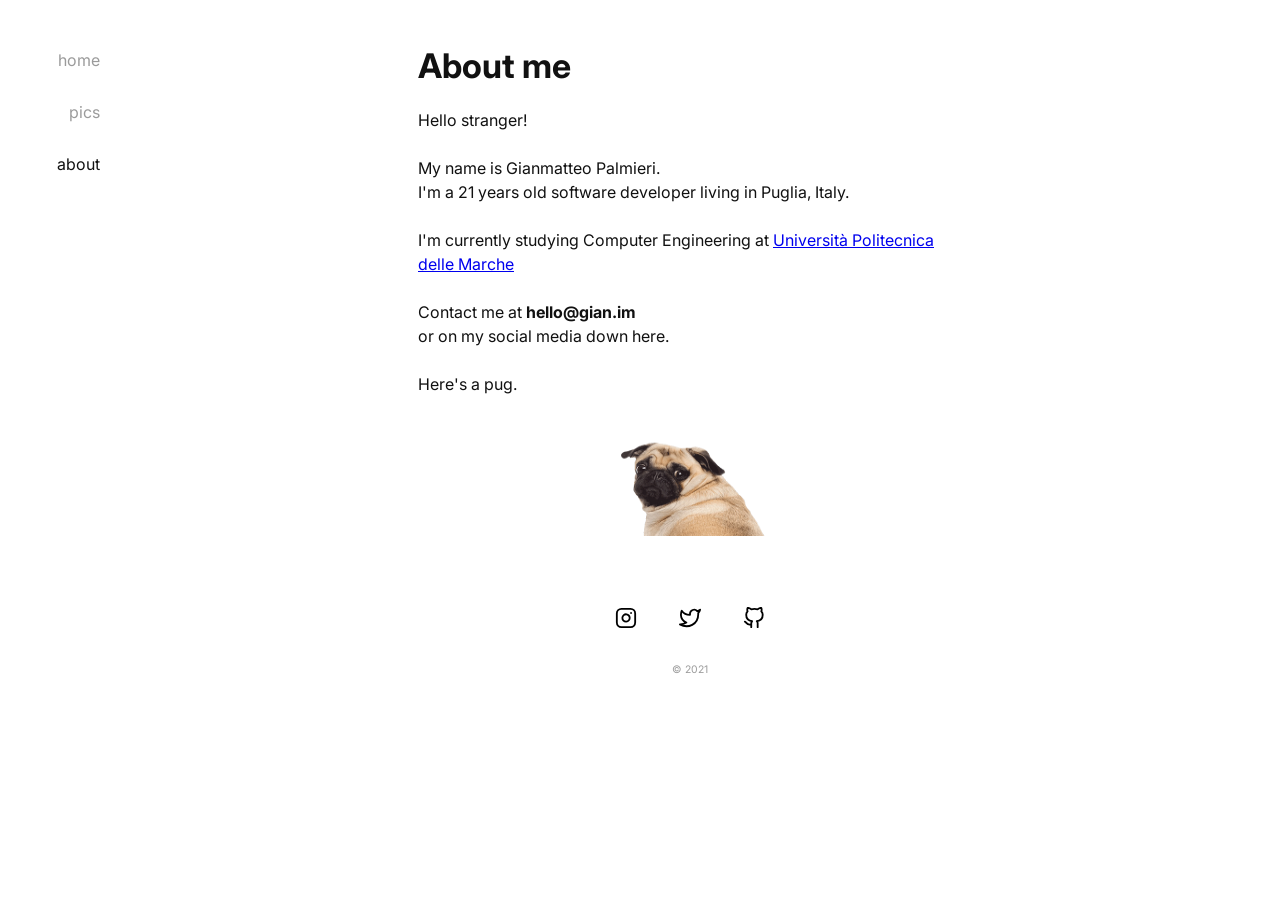
==== pages/about.html @ 4cd75cc1 "Update about.html" ====
<!DOCTYPE html>
<html lang="it-it">

<head>
    <meta content="text/html; charset=UTF-8">
    <meta name="viewport" content="width=device-width, initial-scale=1">

    <link rel="preconnect" href="https://fonts.gstatic.com">
    <link href="https://fonts.googleapis.com/css2?family=Inter:wght@100;200;300;400;500;600;700;800;900&display=swap"
        rel="stylesheet">

    <title>About | Gian</title>

    <link type="text/css" rel="stylesheet" href="../css/post.css">

</head>

<body>
    <div class="burger__container">
        <div class="burger" aria-controls="navigation" aria-label="Menu">
            <div class="burger__meat burger__meat--1"></div>
            <div class="burger__meat burger__meat--2"></div>
            <div class="burger__meat burger__meat--3"></div>
        </div>
    </div>


    <nav class="nav" id="navigation">
        <ul class="nav__list">

            <li>
                <a href="/">home</a>
            </li>

            <li>
                <a href="/pics">pics</a>
            </li>

            <li>
                <a class="active" href="/about">about</a>
            </li>

        </ul>
    </nav>


    <main>



        <div class="flex-wrapper">
            <div class="post__container">
                <div class="post">
                    <header class="post__header">
                        <h1 id="post__title">About me</h1>
                    </header>
                    <article class="post__content">

                        <p>
                            Hello stranger!
                        </p>

                        <p>
                            My name is Gianmatteo Palmieri.<br>I'm a 21 years old software developer living in Puglia, Italy.
                        </p>

                        <p>
                            I'm currently studying Computer Engineering at <a
                            href="https://univpm.it" target="_blank" rel="noreferrer noopener">Universit&agrave; Politecnica delle Marche</a>                       
                        </p>

                        <p>
                            Contact me at <b>hello@gian.im</b>
                            <br>
                            or on my social media down here.
                        </p>

                        <p>
                            Here's a pug.<br>
                            <img style="width:150px; height: 150px;" src="../images/pug.png">
                        </p>

                    </article>



                    <footer class="post__footer">



                        <div class="social-icons">


                            <a class="social-icons__link" rel="me" title="Instagram"
                                href="https://instagram.com/im_gian" target="_blank" rel="noopener">
                                <div class="social-icons__icon"
                                    style="background-image: url('../svg/instagram.svg')">
                                </div>
                            </a>

                            <a class="social-icons__link" rel="me" title="Twitter"
                                href="https://twitter.com/ohshitgian" target="_blank" rel="noopener">
                                <div class="social-icons__icon"
                                    style="background-image: url('../svg/twitter.svg')">
                                </div>
                            </a>

                            <a class="social-icons__link" rel="me" title="GitHub"
                                href="https://github.com/mrgian" target="_blank" rel="noopener">
                                <div class="social-icons__icon"
                                    style="background-image: url('../svg/github.svg')">
                                </div>
                            </a>


                        </div>

                        <p>&copy; 2021</p>
                    </footer>
                </div>
            </div>

        </div>


    </main>



    <script src="../js/main.js"></script>

</body>

</html>
---- css/post.css ----
@charset "UTF-8";
button,
button[type=button],
button[type=reset],
button[type=submit] {
	-webkit-appearance: button
}

input,
input[type=text],
input[type=email] {
	-webkit-appearance: none;
	-moz-appearance: none;
	appearance: none
}

html,
body {
	background-color: #fff;
	color: #111;
	height: 100%
}

html {
	box-sizing: border-box
}

*,
*:before,
*:after {
	padding: 0;
	margin: 0;
	box-sizing: inherit
}

html {
	/*font-family: -apple-system, BlinkMacSystemFont, segoe ui, Roboto, Oxygen-Sans, Ubuntu, Cantarell, helvetica neue, sans-serif;*/
    font-family: 'Inter', sans-serif;
	-webkit-font-smoothing: antialiased;
	font-size: 95%
}

@media screen and (min-width:1000px) {
	html {
		font-size: 100%
	}
}

@media screen and (min-width:1400px) {
	html {
		font-size: 115%
	}
}

h1,
h2,
h3,
h4,
h5,
h6 {
	margin-top: 1.5rem;
	margin-bottom: 0;
	line-height: 1.5rem;
}

h1 {
    font-size: 2.121rem;
    line-height: 2.25rem;
    margin-top: 2.25rem;
}

h2 {
	font-size: 1.414rem
}

h3 {
	font-size: 1.17833333rem
}

h4 {
	font-size: .98194444rem
}

h5 {
	font-size: .81828704rem
}

p {
	margin-top: 1.5rem;
	margin-bottom: 0;
	line-height: 1.5rem
}

ul,
ol {
	padding-left: 1.5rem;
	margin-top: 1.5rem;
	margin-bottom: 1.5rem
}

ul li,
ol li {
	line-height: 1.5rem
}

ul ul,
ul ol,
ol ul,
ol ol {
	margin-top: 0;
	margin-bottom: 0
}

blockquote {
	margin-top: 1.5rem;
	margin-bottom: 1.5rem;
	line-height: 1.5rem;
	color: #111
}

blockquote::before {
	position: absolute;
	content: "\201C";
	font-size: 6em;
	font-family: roboto, serif;
	margin-top: .1em;
	margin-left: -.2em;
	z-index: -1;
	color: #ededed
}

blockquote cite {
	font-style: italic;
	font-size: .95em;
	color: #717171
}

blockquote cite::before {
	content: "— "
}

pre {
	line-height: 1.45;
	margin-top: 1.5rem;
	padding: 16px;
	word-wrap: normal;
	overflow: auto;
	background-color: #f6f8fa;
	border-radius: 3px
}

code {
	font-size: 85%;
	font-family: sfmono-regular, Consolas, Menlo, monospace;
	padding: .2em .4em;
	margin: 0;
	background-color: rgba(27, 31, 35, .05);
	border-radius: 3px
}

pre>code {
	word-break: normal;
	white-space: pre
}

pre code {
	display: inline;
	padding: 0;
	margin: 0;
	overflow: visible;
	line-height: inherit;
	word-wrap: normal;
	background-color: transparent;
	border: 0
}

.lead {
	font-size: 1.414rem
}

abbr[title] {
	text-decoration: underline double
}

.burger__container {
	height: 4rem;
	display: flex;
	align-items: center;
	padding: 0 1.5rem;
	position: fixed;
	width: 100%;
	background: #fff;
	z-index: 2
}

@media screen and (min-width:1000px) {
	.burger__container {
		display: none
	}
}

.burger {
	position: relative;
	width: 28px;
	height: 28px;
	cursor: pointer
}

.burger__meat {
	position: absolute;
	width: 28px;
	height: 2px;
	background: #111;
	top: calc(50% - 2px/2);
	left: calc(50% - 28px/2);
	transition: all 150ms ease-in
}

.burger__meat--1 {
	transform: translateY(-10px)
}

.burger__meat--2 {
	width: calc(28px - 6px)
}

.burger__meat--3 {
	transform: translateY(10px)
}

.nav--active .burger__meat--1 {
	transform: rotate(45deg)
}

.nav--active .burger__meat--2 {
	opacity: 0
}

.nav--active .burger__meat--3 {
	transform: rotate(-45deg)
}

.nav {
	font-size: 16px;
	position: fixed;
	display: flex;
	justify-content: center;
	align-items: center;
	background: #fff;
	visibility: hidden;
	z-index: 1
}

@media screen and (min-width:1000px) {
	.nav {
		display: block;
		visibility: visible;
		padding-top: 3em;
		width: 100px
	}
}

.nav--active .nav {
	visibility: visible;
	height: 100%;
	width: 100%
}

@media screen and (min-width:1000px) {
	.nav--active .nav {
		width: 100px
	}
}

.nav__list {
	text-align: right;
	list-style: none;
	margin: 0;
	padding: 0;
	width: 50%
}

@media screen and (min-width:1000px) {
	.nav__list {
		width: auto
	}
}

@media screen and (max-width:999px) {
	.nav__list {
		transform: translateY(-25px);
		opacity: 0
	}
	.nav--active .nav__list {
		transform: translateY(0);
		opacity: 1;
		transition: all 500ms ease
	}
}

.nav__list li {
	margin-bottom: 3em;
	line-height: 1.5em
}

.nav__list li:last-of-type {
	margin-bottom: 0
}

@media screen and (min-width:1000px) {
	.nav__list li {
		margin-bottom: 1.75em
	}
}

.nav__list a {
	color: #9b9b9b;
	text-decoration: none;
	font-size: 2em
}

.nav__list a.active {
	color: #111
}

.nav__list a:hover {
	color: #111
}

@media screen and (min-width:1000px) {
	.nav__list a {
		font-size: 1em
	}
}

.social-icons {
	display: flex;
	justify-content: center
}

.social-icons__link {
	padding: .8rem
}

.social-icons__link:not(:last-child) {
	margin-right: 1em
}

.social-icons__link .social-icons__icon {
	width: 1.4rem;
	height: 1.4rem;
	background-size: contain;
	background-repeat: no-repeat
}

body.nav--active {
	overflow: hidden
}

main {
	padding: 3rem 1.5rem 1rem
}

@media screen and (min-width:1000px) {
	main {
		padding-left: calc(1.5rem + 100px)
	}
}

@media screen and (max-width:999px) {
	main {
		padding-top: calc(3rem + 4rem)
	}
}

code[class*=language-],
pre[class*=language-] {
	color: #24292e;
	-moz-tab-size: 4;
	-o-tab-size: 4;
	tab-size: 4;
	-webkit-hyphens: none;
	-moz-hyphens: none;
	-ms-hyphens: none;
	hyphens: none
}

.token.comment,
.token.prolog,
.token.doctype,
.token.cdata,
.token.plain-text {
	color: #6a737d
}

.token.atrule,
.token.attr-value,
.token.keyword,
.token.operator {
	color: #d73a49
}

.token.property,
.token.tag,
.token.boolean,
.token.number,
.token.constant,
.token.symbol,
.token.deleted {
	color: #22863a
}

.token.selector,
.token.attr-name,
.token.string,
.token.char,
.token.builtin,
.token.inserted {
	color: #032f62
}

.token.function,
.token.class-name {
	color: #6f42c1
}

.language-jsx .token.punctuation,
.language-jsx .token.tag .token.punctuation,
.language-jsx .token.tag .token.script,
.language-jsx .token.plain-text {
	color: #24292e
}

.language-jsx .token.tag .token.attr-name {
	color: #6f42c1
}

.language-jsx .token.tag .token.class-name {
	color: #005cc5
}

.language-jsx .token.tag .token.script-punctuation,
.language-jsx .token.attr-value .token.punctuation:first-child {
	color: #d73a49
}

.language-jsx .token.attr-value {
	color: #032f62
}

.language-jsx span[class=comment] {
	color: pink
}

.language-html .token.tag .token.punctuation {
	color: #24292e
}

.language-html .token.tag .token.attr-name {
	color: #6f42c1
}

.language-html .token.tag .token.attr-value,
.language-html .token.tag .token.attr-value .token.punctuation:not(:first-child) {
	color: #032f62
}

.language-css .token.selector {
	color: #6f42c1
}

.language-css .token.property {
	color: #005cc5
}

.flex-wrapper {
	display: flex
}

.post__container {
	flex-grow: 1;
	min-width: 0
}

.post {
	width: 100%;
	max-width: 34rem;
	margin: 0 auto
}

.post h2,
.post h3 {
	position: relative;
	padding-top: 10px
}

.post h2 .anchor,
.post h3 .anchor {
	top: .5rem;
	text-decoration: none;
	position: absolute;
	left: -1rem;
	color: #9b9b9b;
	font-size: 1.2rem;
	font-weight: 400
}

.post h2 .anchor:hover,
.post h3 .anchor:hover {
	color: #717171
}

.post blockquote {
	width: 95%;
	margin: 0 auto;
	font-size: 1rem
}

.post blockquote a {
	color: #717171;
	text-decoration: underline
}

.post img {
	width: 100%;
	max-width: 700px;
	margin: 0 auto;
	padding-bottom: 10px;
	display: block
}

#post__title {
	margin-top: 0;
	margin-left: 0px;
	margin-bottom: .5rem
}

.post__date {
	color: #9b9b9b;
	font-size: .8rem
}

.post__footer {
	padding-top: 3rem
}

.toc-container {
	position: sticky;
	align-self: start;
	top: 3rem;
	max-width: 350px
}

@media screen and (max-width:1024px) {
	.toc-container {
		display: none
	}
}

.toc-post-title {
	font-size: .9rem;
	margin-bottom: .8rem
}

#TableOfContents ul {
	list-style: none;
	margin: 0
}

#TableOfContents a {
	text-decoration: none;
	color: #9b9b9b;
	font-size: .9rem
}

#TableOfContents a.active {
	color: #333
}

.tags__list {
	padding-right: 1.5rem;
	margin: 1.5rem 0 0;
	list-style: none;
	display: flex;
	justify-content: flex-end
}

.tag__item {
	margin-right: 1rem;
	display: inline-block
}

.tag__item:last-child {
	margin-right: 0
}

.tag__link {
	display: inline-block;
	text-decoration: none;
	padding: .2em .4em;
	border-radius: 3px;
	background: #f2e3ff;
	color: #9013fe;
	font-size: .8rem
}

.tag__link:hover {
	background: #ebd4ff
}

.gif {
	margin-top: 1.5rem
}

.gif img {
	max-width: 375px
}

.pagination {
	display: flex;
	flex-direction: column;
	margin-top: 1.5rem
}

@media screen and (min-width:600px) {
	.pagination {
		flex-direction: row;
		justify-content: space-between
	}
}

.pagination__item {
	text-decoration: none;
	display: flex;
	flex-direction: column
}

.pagination__item:nth-child(2) {
	margin-top: 1.5rem
}

@media screen and (min-width:600px) {
	.pagination__item {
		width: 275px;
		padding: 15px;
		border-radius: 4px
	}
	.pagination__item:first-of-type {
		padding-right: 15px
	}
	.pagination__item:last-of-type {
		margin-top: 0
	}
	.pagination__item:hover {
		background-color: #f6f9fc
	}
}

.pagination__label {
	color: #9b9b9b;
	font-size: .8rem
}

.pagination__title {
	color: #111;
	font-weight: 700;
	margin-top: .25rem
}

footer {
	text-align: center;
	padding: 0 1.5rem;
	background: #fff
}

footer p {
	margin-top: 1rem;
	color: #9b9b9b;
	font-size: .65rem
}

.post__content ul {
	list-style: none
}

.post__content ul li {
	margin-bottom: .5rem
}

.post__content ul li::before {
	content: "-";
	color: #717171;
	position: absolute;
	margin-left: -15px
}

.twitter-tweet.twitter-tweet-rendered {
	margin: 1.5rem auto!important;
	width: 375px!important
}

table {
	max-width: 100%;
	border-spacing: 0
}

table thead {
	background: #f7f7f7
}

table th,
table td {
	padding: .5em 1em;
	border: 1px double #eee
}
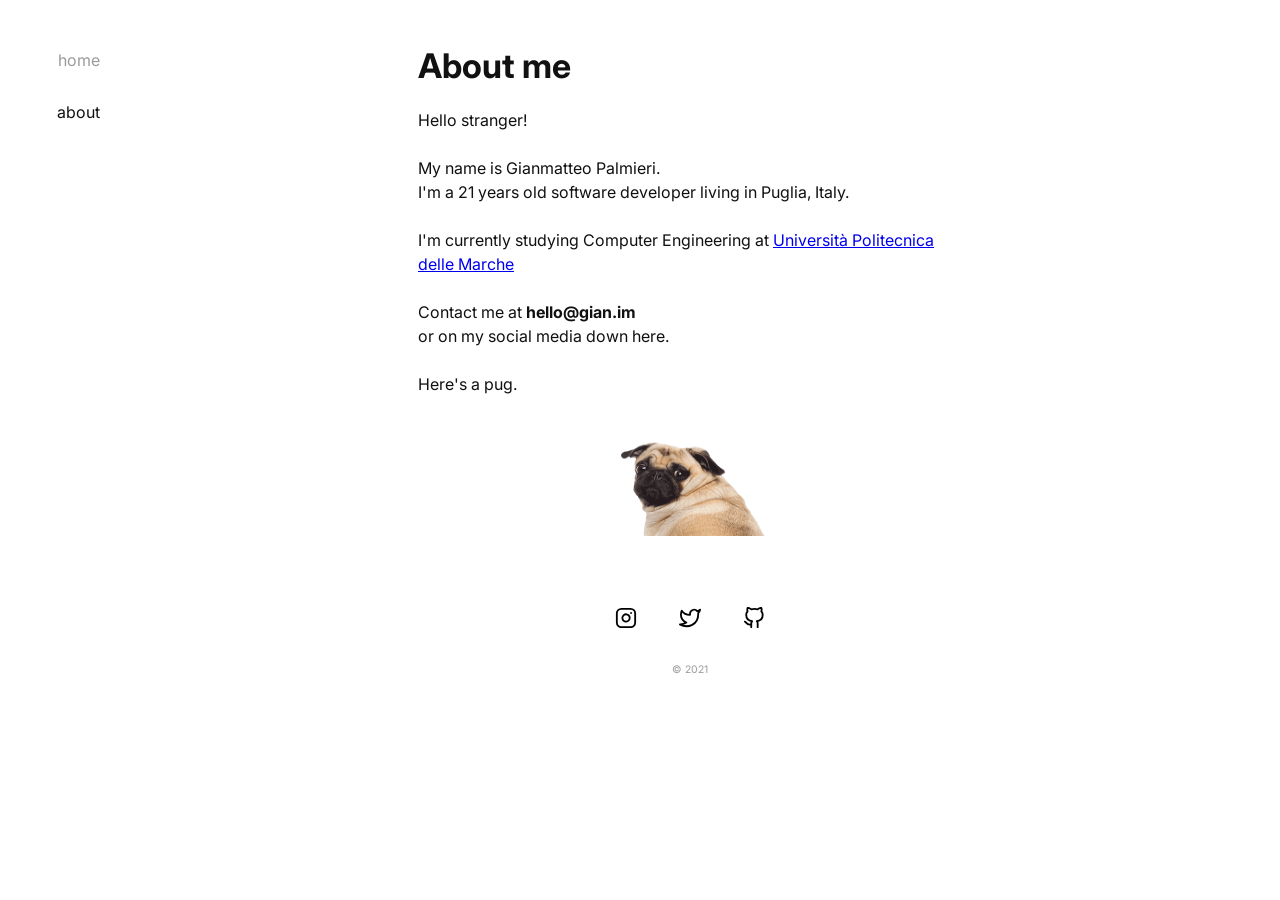
==== commit c51ec668: "Removed pics page" ====
--- a/pages/about.html
+++ b/pages/about.html
@@ -30,10 +30,6 @@
 
             <li>
                 <a href="/">home</a>
-            </li>
-
-            <li>
-                <a href="/pics">pics</a>
             </li>
 
             <li>
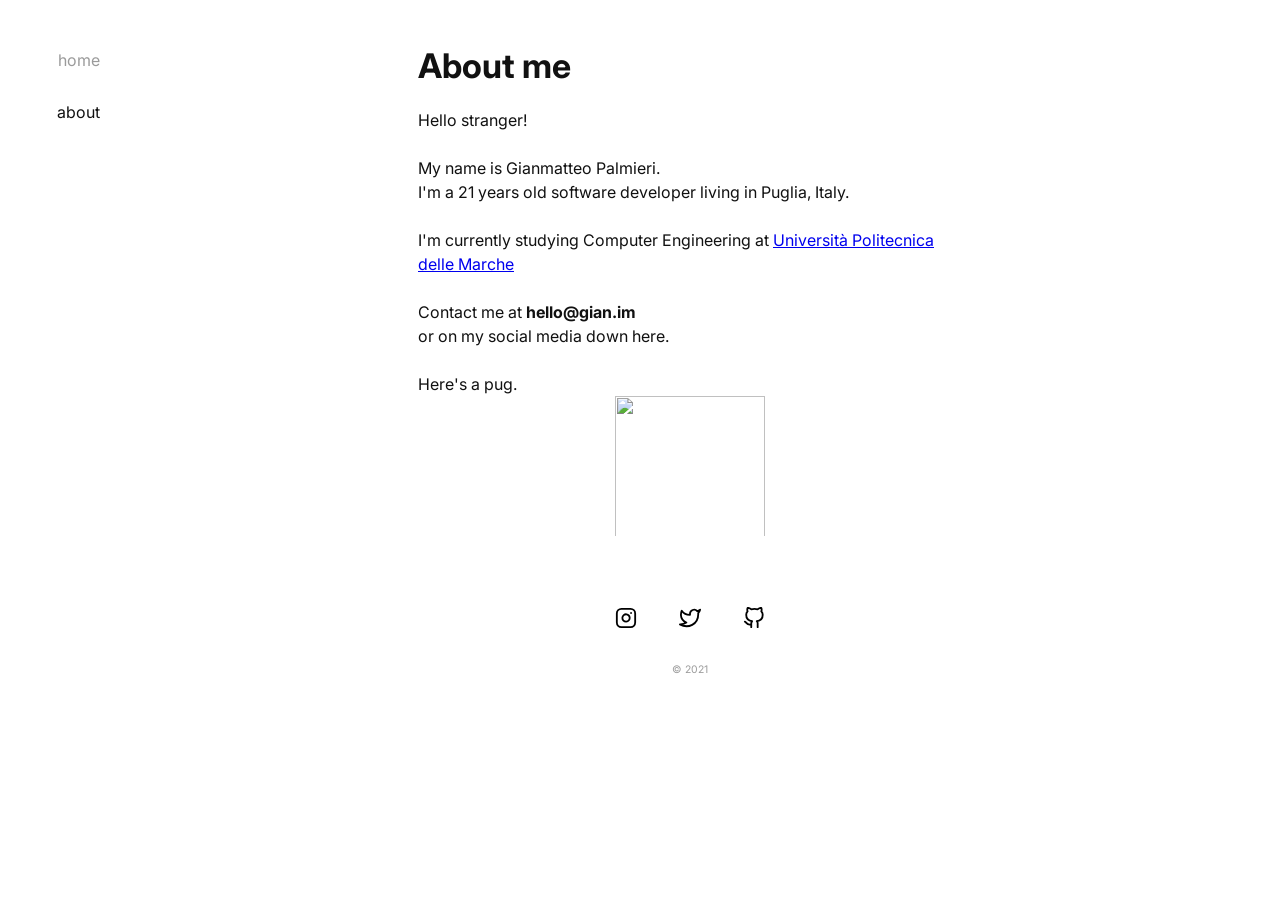
==== commit ba08c547: "Add doge" ====
--- a/pages/about.html
+++ b/pages/about.html
@@ -42,8 +42,6 @@
 
     <main>
 
-
-
         <div class="flex-wrapper">
             <div class="post__container">
                 <div class="post">
@@ -73,19 +71,14 @@
 
                         <p>
                             Here's a pug.<br>
-                            <img style="width:150px; height: 150px;" src="../images/pug.png">
+                            <img style="width:150px; height: 150px;" src="../images/doge.png">
                         </p>
 
                     </article>
 
-
-
                     <footer class="post__footer">
 
-
-
                         <div class="social-icons">
-
 
                             <a class="social-icons__link" rel="me" title="Instagram"
                                 href="https://instagram.com/im_gian" target="_blank" rel="noopener">
@@ -108,7 +101,6 @@
                                 </div>
                             </a>
 
-
                         </div>
 
                         <p>&copy; 2021</p>
@@ -118,10 +110,7 @@
 
         </div>
 
-
     </main>
-
-
 
     <script src="../js/main.js"></script>
 
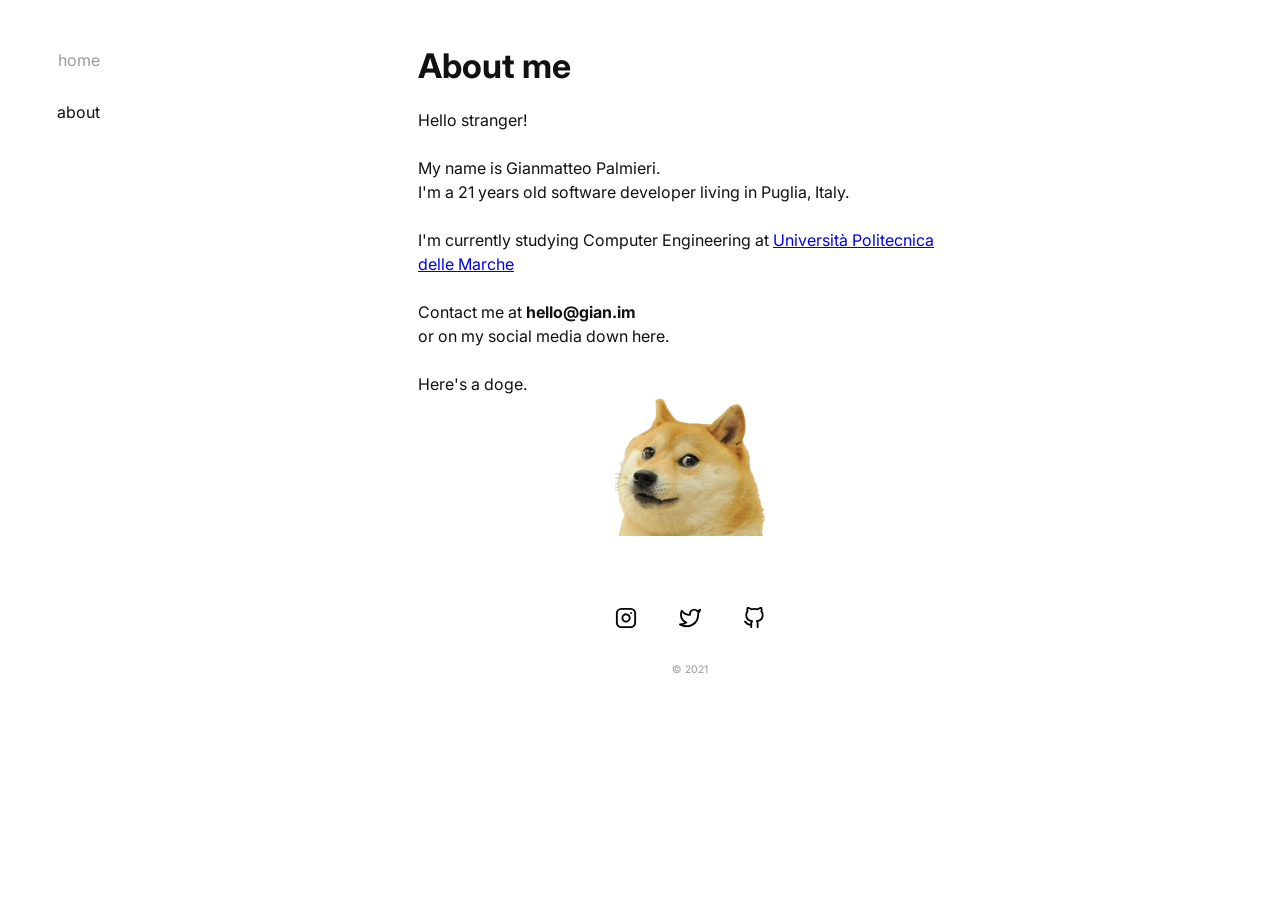
==== commit 3594ecfe: "Add doge" ====
--- a/pages/about.html
+++ b/pages/about.html
@@ -70,7 +70,7 @@
                         </p>
 
                         <p>
-                            Here's a pug.<br>
+                            Here's a doge.<br>
                             <img style="width:150px; height: 150px;" src="../images/doge.png">
                         </p>
 
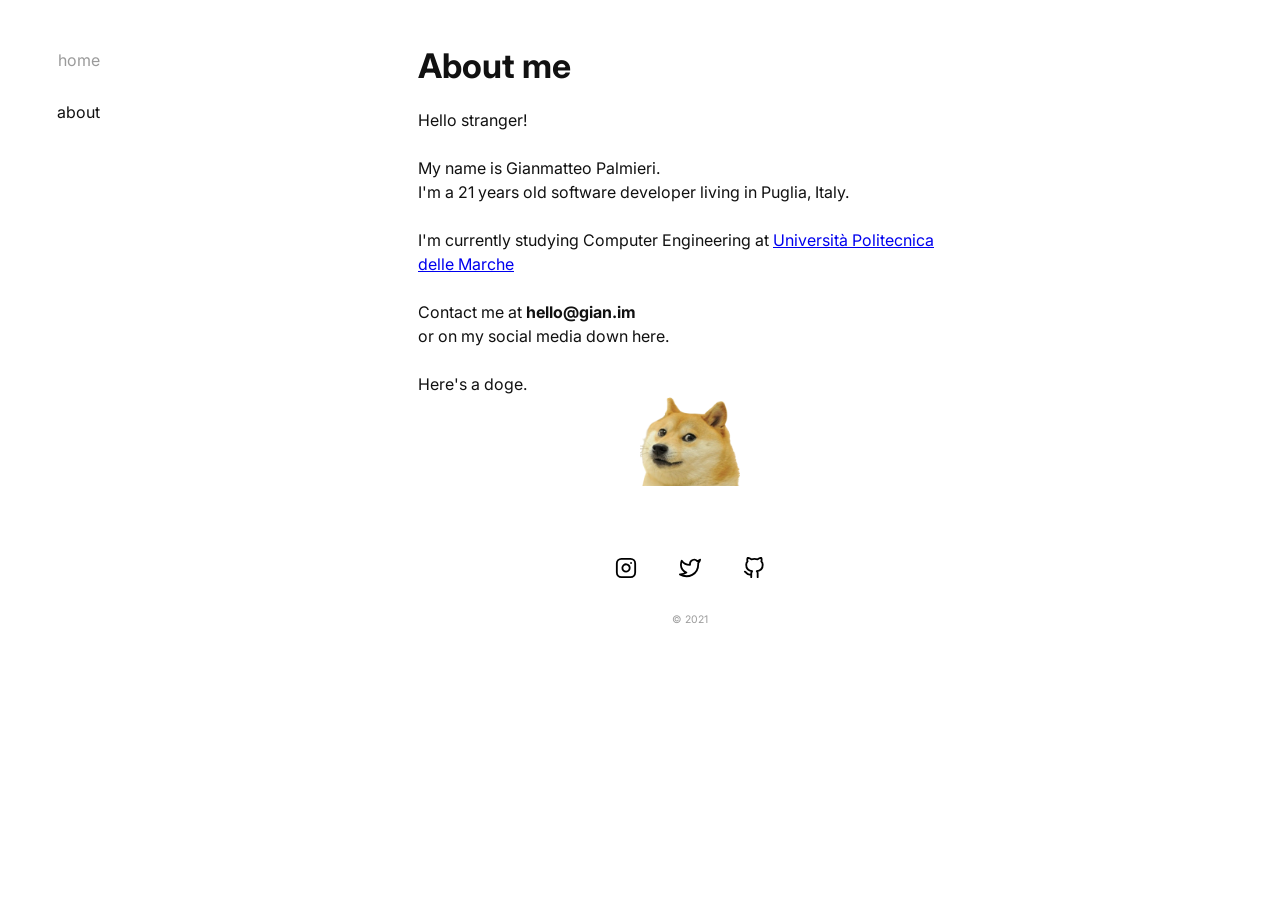
==== commit 0a8419fb: "Resize doge" ====
--- a/pages/about.html
+++ b/pages/about.html
@@ -71,7 +71,7 @@
 
                         <p>
                             Here's a doge.<br>
-                            <img style="width:150px; height: 150px;" src="../images/doge.png">
+                            <img style="width:100px; height: 100px;" src="../images/doge.png">
                         </p>
 
                     </article>
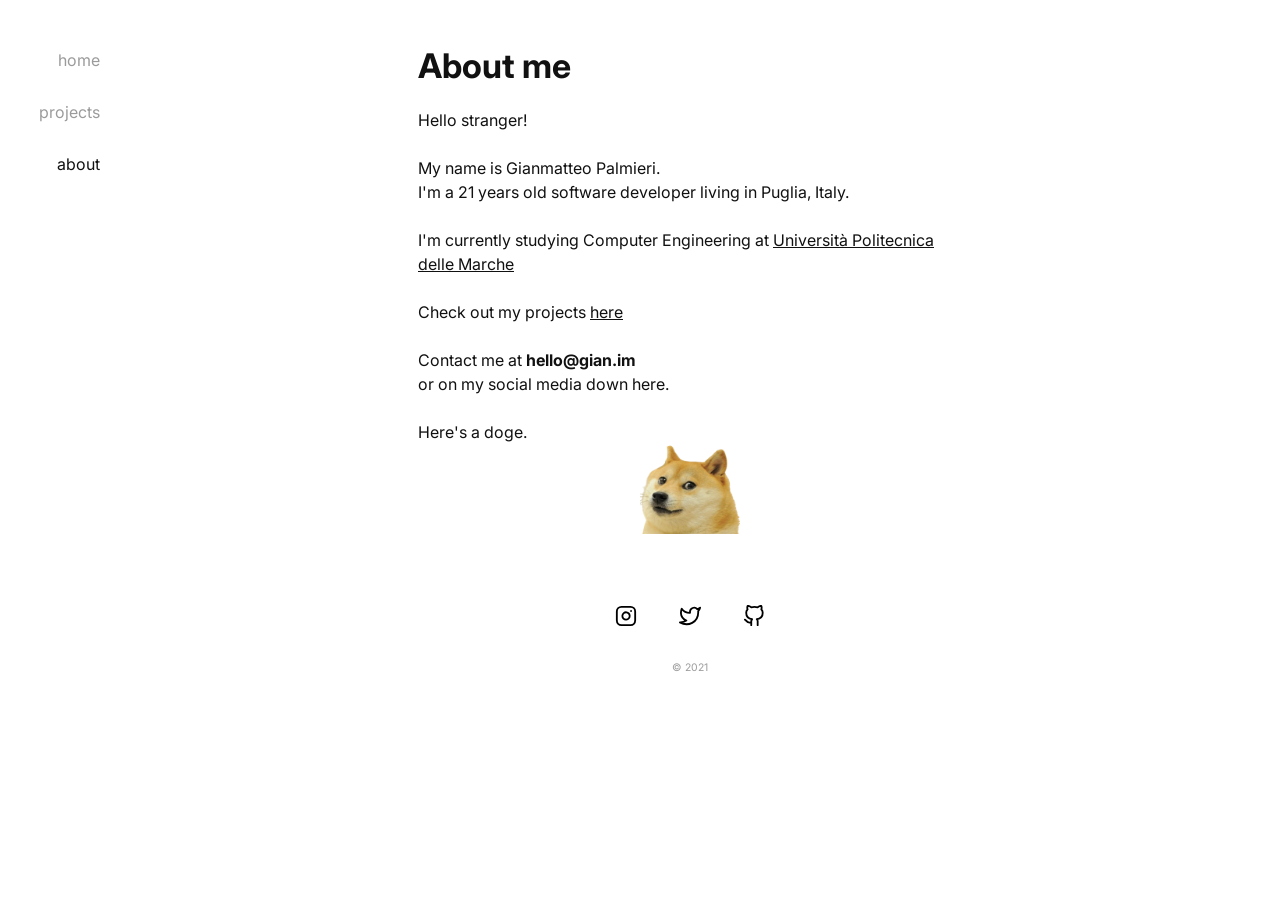
==== commit 63b40751: "Add projects link in about page" ====
--- a/pages/about.html
+++ b/pages/about.html
@@ -33,6 +33,10 @@
             </li>
 
             <li>
+                <a href="/projects">projects</a>
+            </li>
+
+            <li>
                 <a class="active" href="/about">about</a>
             </li>
 
@@ -55,12 +59,18 @@
                         </p>
 
                         <p>
-                            My name is Gianmatteo Palmieri.<br>I'm a 21 years old software developer living in Puglia, Italy.
+                            My name is Gianmatteo Palmieri.<br>I'm a 21 years old software developer living in Puglia,
+                            Italy.
                         </p>
 
                         <p>
-                            I'm currently studying Computer Engineering at <a
-                            href="https://univpm.it" target="_blank" rel="noreferrer noopener">Universit&agrave; Politecnica delle Marche</a>                       
+                            I'm currently studying Computer Engineering at <a href="https://univpm.it" target="_blank"
+                                style="color: #111;">Universit&agrave; Politecnica delle Marche</a>
+                        </p>
+
+                        <p>
+                            Check out my projects <a href="/projects" target="_blank"
+                                style="color: #111;">here</a>
                         </p>
 
                         <p>
@@ -82,22 +92,19 @@
 
                             <a class="social-icons__link" rel="me" title="Instagram"
                                 href="https://instagram.com/im_gian" target="_blank" rel="noopener">
-                                <div class="social-icons__icon"
-                                    style="background-image: url('../svg/instagram.svg')">
+                                <div class="social-icons__icon" style="background-image: url('../svg/instagram.svg')">
                                 </div>
                             </a>
 
-                            <a class="social-icons__link" rel="me" title="Twitter"
-                                href="https://twitter.com/ohshitgian" target="_blank" rel="noopener">
-                                <div class="social-icons__icon"
-                                    style="background-image: url('../svg/twitter.svg')">
+                            <a class="social-icons__link" rel="me" title="Twitter" href="https://twitter.com/ohshitgian"
+                                target="_blank" rel="noopener">
+                                <div class="social-icons__icon" style="background-image: url('../svg/twitter.svg')">
                                 </div>
                             </a>
 
-                            <a class="social-icons__link" rel="me" title="GitHub"
-                                href="https://github.com/mrgian" target="_blank" rel="noopener">
-                                <div class="social-icons__icon"
-                                    style="background-image: url('../svg/github.svg')">
+                            <a class="social-icons__link" rel="me" title="GitHub" href="https://github.com/mrgian"
+                                target="_blank" rel="noopener">
+                                <div class="social-icons__icon" style="background-image: url('../svg/github.svg')">
                                 </div>
                             </a>
 
--- a/css/post.css
+++ b/css/post.css
@@ -535,6 +535,19 @@
 	margin-bottom: .5rem
 }
 
+#post__link {
+	color: #111;
+	font-size: larger;
+	font-weight: bold;
+	padding-bottom: 50px;
+}
+
+#post_link_text {
+	color: #111;
+	font-size: medium;
+	margin-top: 5px;
+}
+
 .post__date {
 	color: #9b9b9b;
 	font-size: .8rem
